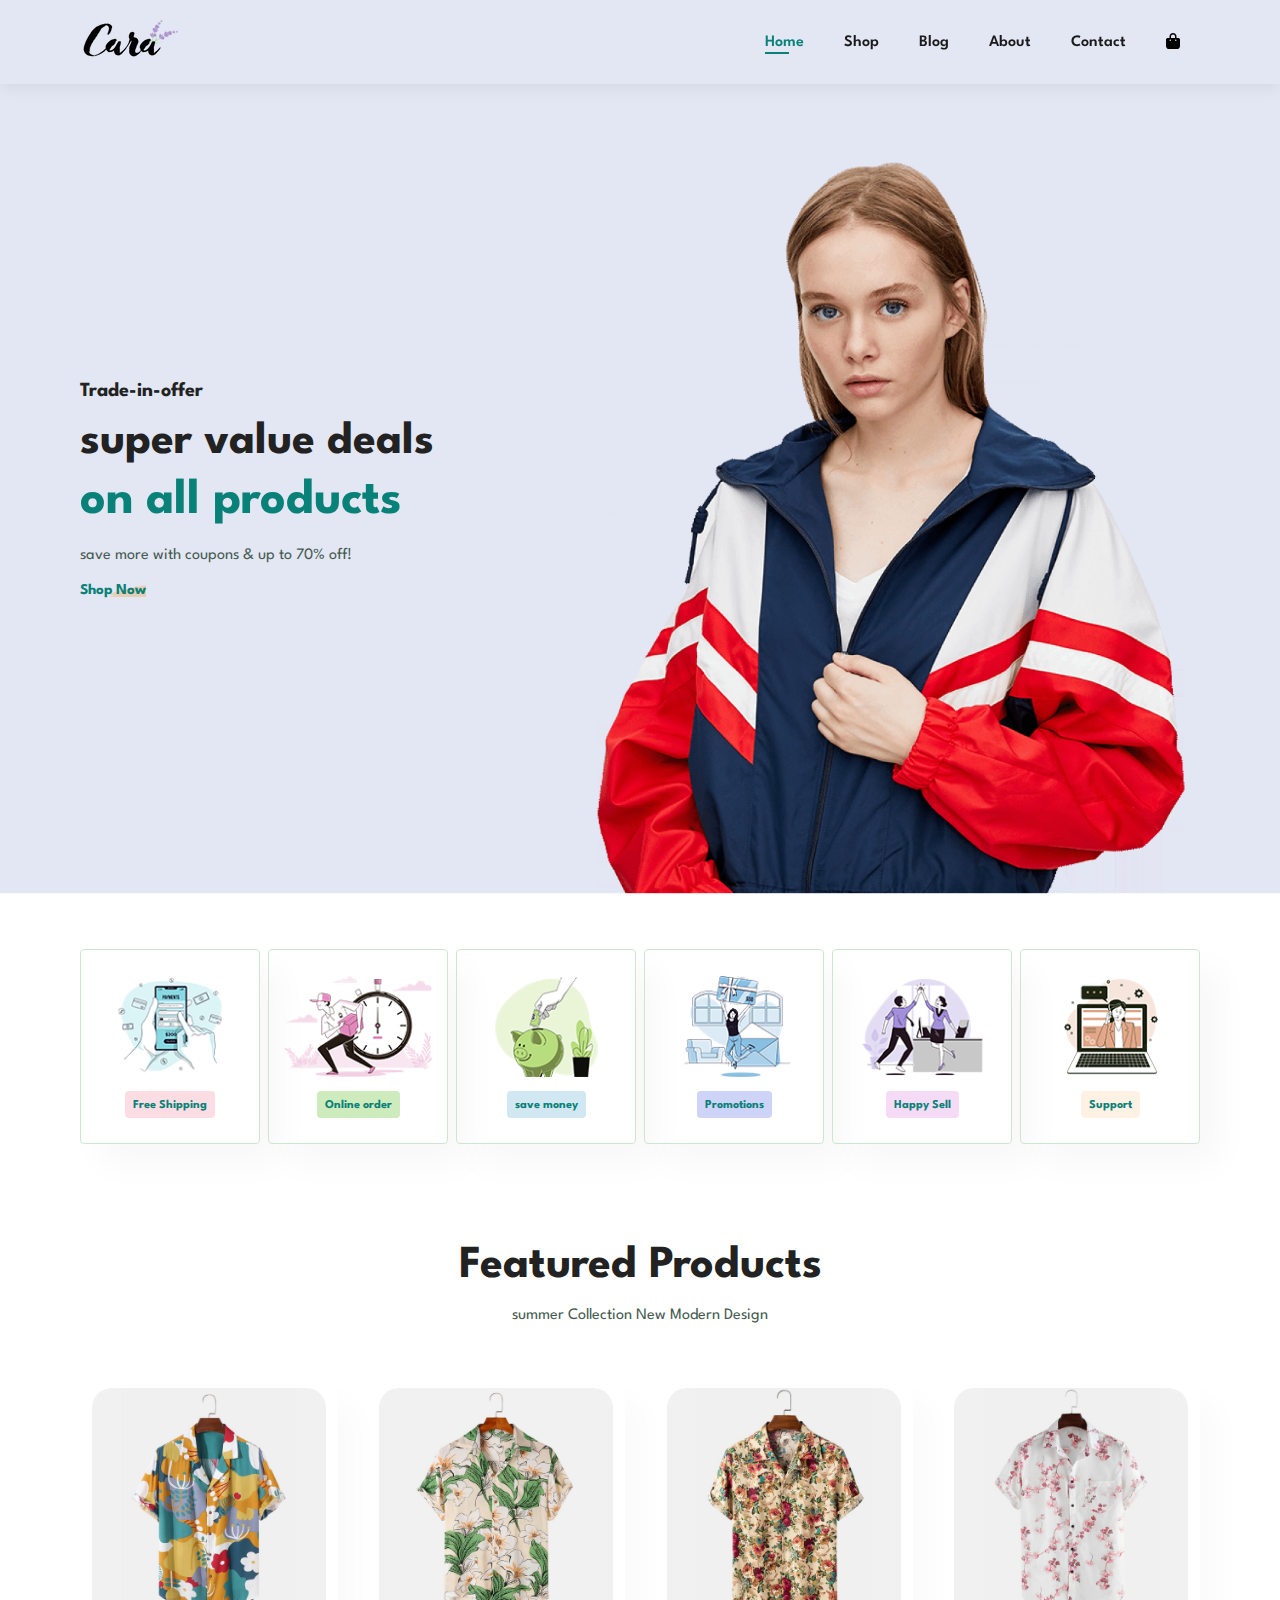
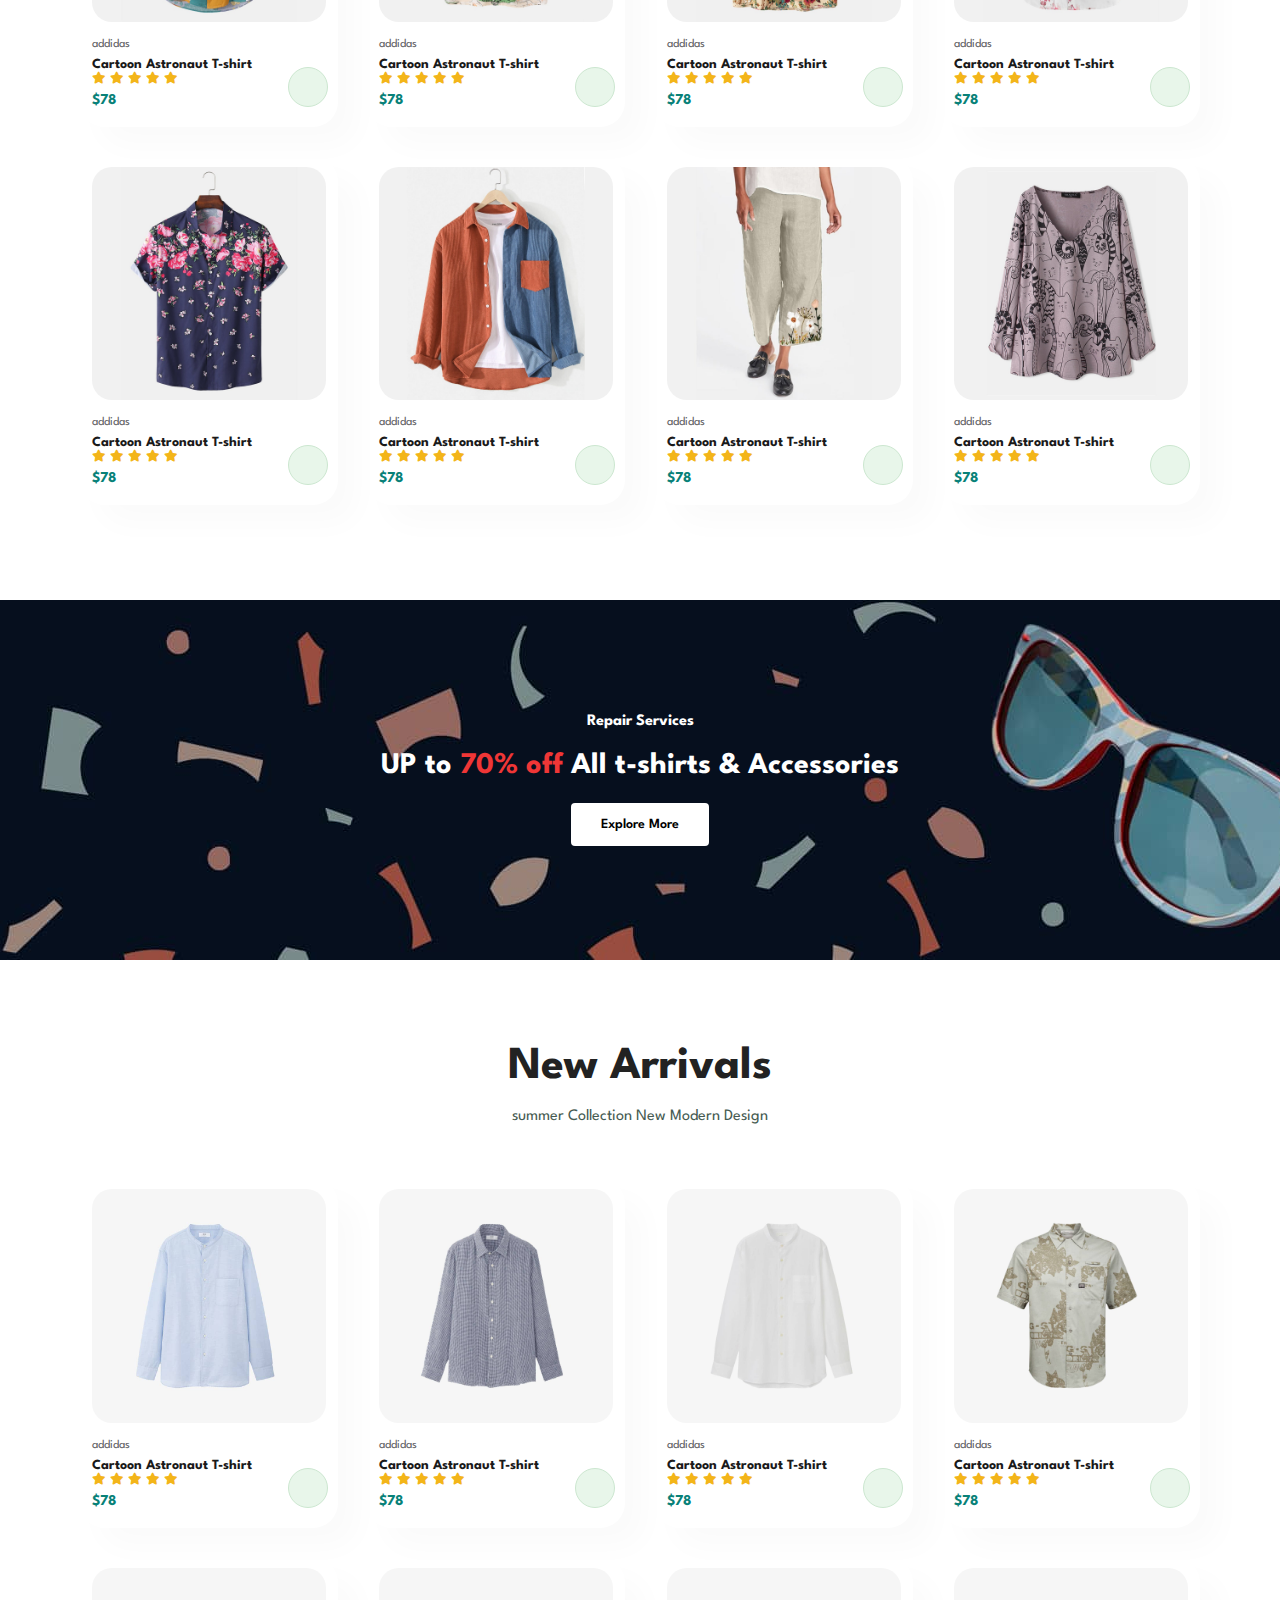
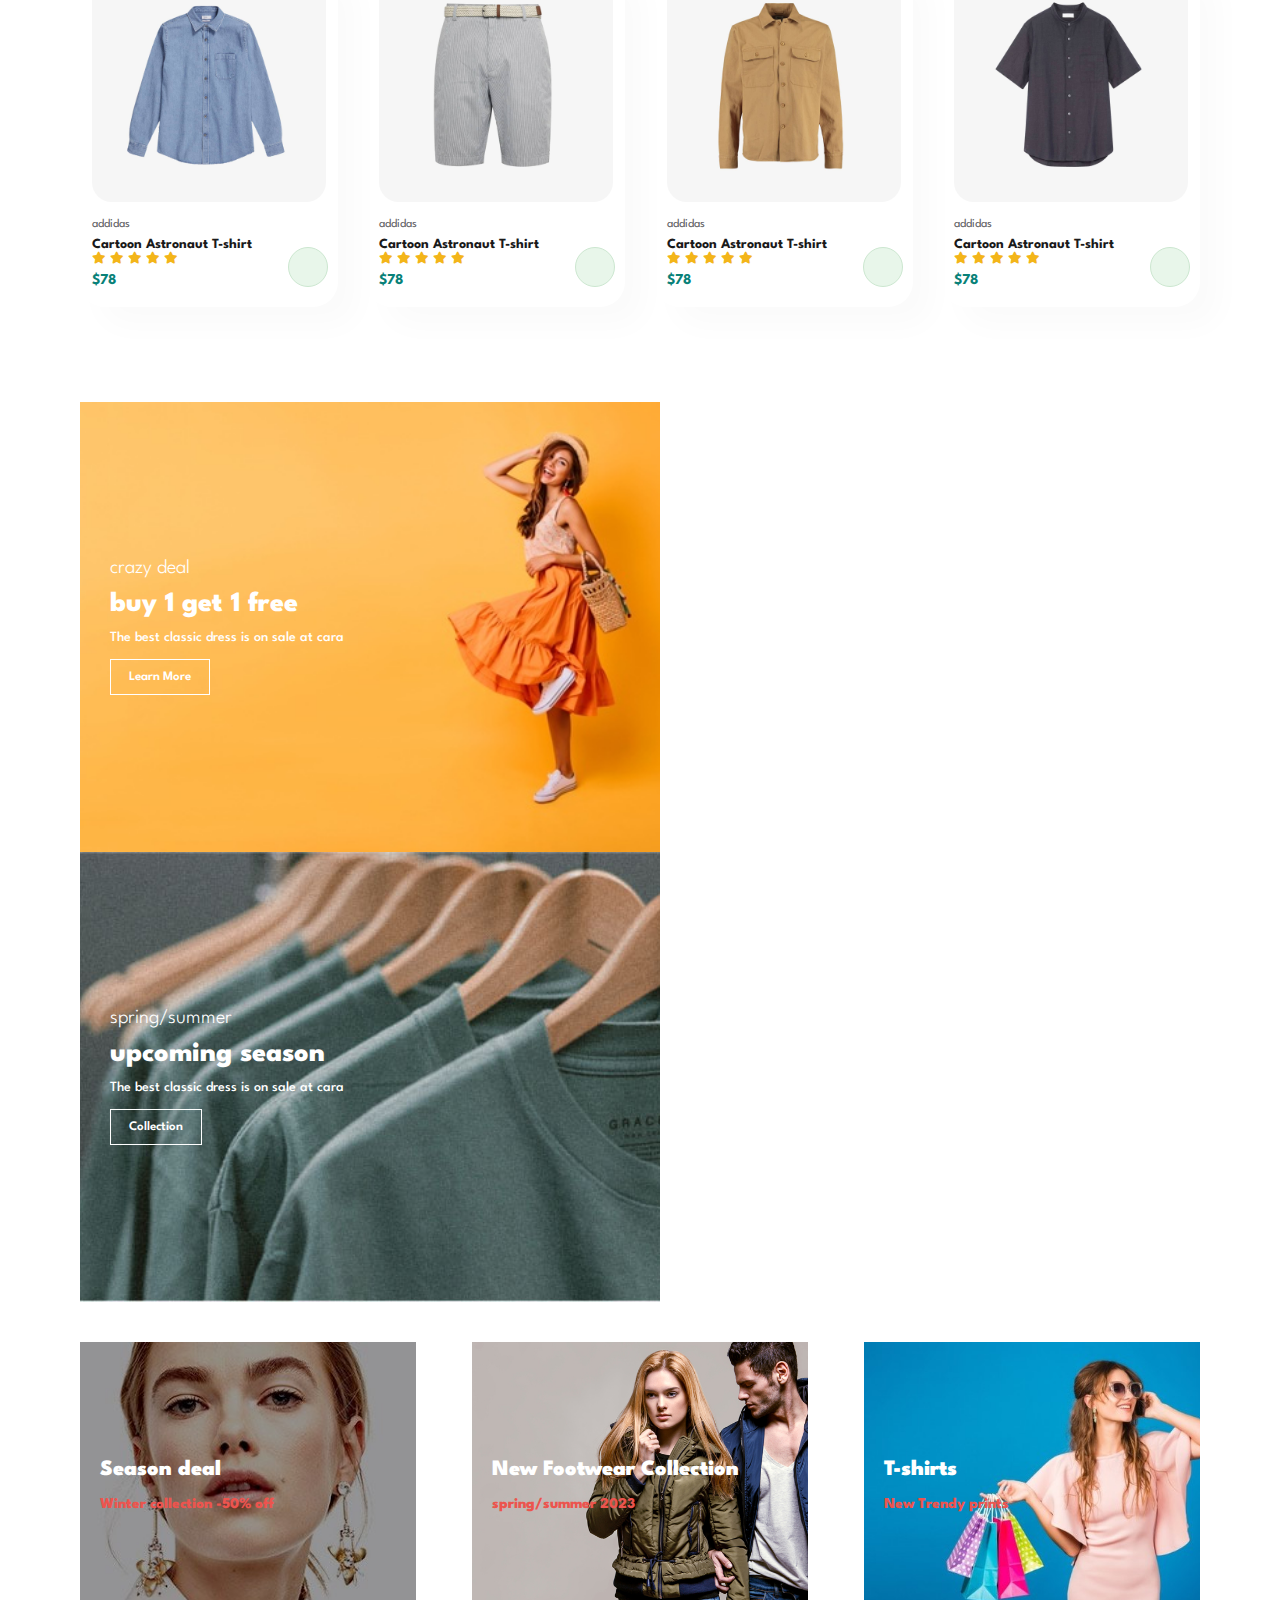
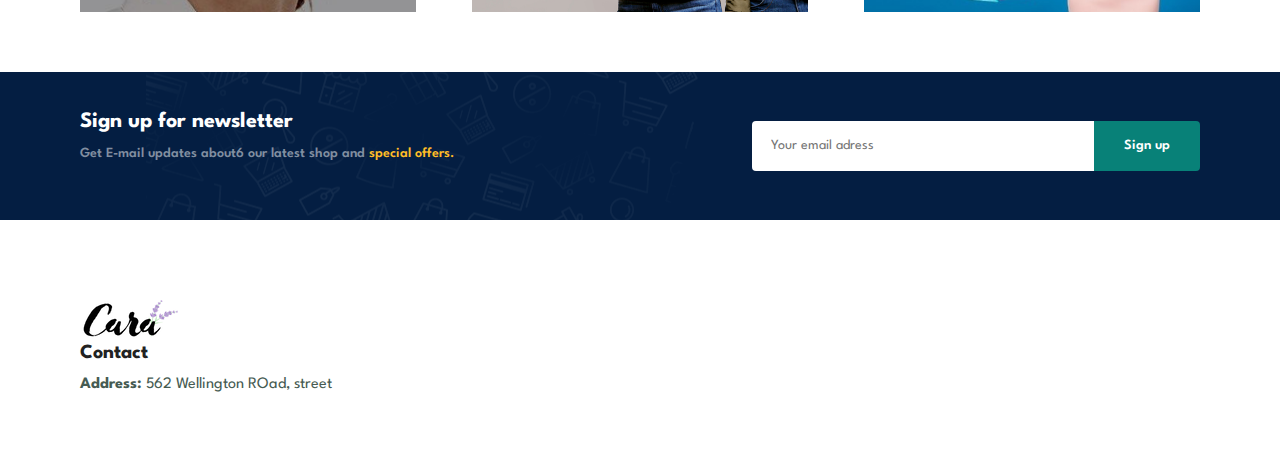
==== index.html @ 0cf5b67b "home page" ====
<!DOCTYPE html>
<html lang="en">
  <head>
    <meta charset="UTF-8" />
    <meta name="viewport" content="width=device-width, initial-scale=1.0" />
    <title>Document nabin</title>
    <link rel="stylesheet" href="style.css" />
    <link
      rel="stylesheet"
      href="https://cdnjs.cloudflare.com/ajax/libs/font-awesome/6.4.2/css/all.min.css"
      referrerpolicy="no-referrer"
    />
  </head>
  <body>
    <script src="script.js"></script>

    <section id="header">
      <a href="#"><img src="img/logo.png" class="logo" alt="" /></a>

      <div>
        <ul id="navbar">
          <li><a class="active" href="index.html">Home</a></li>
          <li><a href="shop.html">Shop</a></li>
          <li><a href="blog.html">Blog</a></li>
          <li><a href="about.html">About</a></li>
          <li><a href="contact.html">Contact</a></li>
          <li><i class="fa-solid fa-bag-shopping"></i></li>
        </ul>
      </div>
    </section>

    <section id="hero">
      <h4>Trade-in-offer</h4>
      <h2>super value deals</h2>
      <h1>on all products</h1>
      <p>save more with coupons & up to 70% off!</p>
      <button>Shop Now</button>
    </section>

    <section id="feature" class="section-p1">
      <div class="fe-box">
        <img src="img/features/f1.png" alt="" />
        <h6>Free Shipping</h6>
      </div>
      <div class="fe-box">
        <img src="img/features/f2.png" alt="" />
        <h6>Online order</h6>
      </div>
      <div class="fe-box">
        <img src="img/features/f3.png" alt="" />
        <h6>save money</h6>
      </div>
      <div class="fe-box">
        <img src="img/features/f4.png" alt="" />
        <h6>Promotions</h6>
      </div>
      <div class="fe-box">
        <img src="img/features/f5.png" alt="" />
        <h6>Happy Sell</h6>
      </div>
      <div class="fe-box">
        <img src="img/features/f6.png" alt="" />
        <h6>Support</h6>
      </div>
    </section>

    <section id="product1" class="section-p1">
      <h2>Featured Products</h2>
      <p>summer Collection New Modern Design</p>
      <div class="pro-container">
        <div class="pro">
          <img src="img/products/f1.jpg" alt="" />
          <div class="des">
            <span>addidas</span>
            <h5>Cartoon Astronaut T-shirt</h5>
            <div class="star">
              <i class="fas fa-star"></i>
              <i class="fas fa-star"></i>
              <i class="fas fa-star"></i>
              <i class="fas fa-star"></i>
              <i class="fas fa-star"></i>
            </div>
            <h4>$78</h4>
          </div>
          <a href="#"><i class="fal fa-shopping-cart cart"></i></a>
        </div>
        <div class="pro">
          <img src="img/products/f2.jpg" alt="" />
          <div class="des">
            <span>addidas</span>
            <h5>Cartoon Astronaut T-shirt</h5>
            <div class="star">
              <i class="fas fa-star"></i>
              <i class="fas fa-star"></i>
              <i class="fas fa-star"></i>
              <i class="fas fa-star"></i>
              <i class="fas fa-star"></i>
            </div>
            <h4>$78</h4>
          </div>
          <a href="#"><i class="fal fa-shopping-cart cart"></i></a>
        </div>
        <div class="pro">
          <img src="img/products/f3.jpg" alt="" />
          <div class="des">
            <span>addidas</span>
            <h5>Cartoon Astronaut T-shirt</h5>
            <div class="star">
              <i class="fas fa-star"></i>
              <i class="fas fa-star"></i>
              <i class="fas fa-star"></i>
              <i class="fas fa-star"></i>
              <i class="fas fa-star"></i>
            </div>
            <h4>$78</h4>
          </div>
          <a href="#"><i class="fal fa-shopping-cart cart"></i></a>
        </div>
        <div class="pro">
          <img src="img/products/f4.jpg" alt="" />
          <div class="des">
            <span>addidas</span>
            <h5>Cartoon Astronaut T-shirt</h5>
            <div class="star">
              <i class="fas fa-star"></i>
              <i class="fas fa-star"></i>
              <i class="fas fa-star"></i>
              <i class="fas fa-star"></i>
              <i class="fas fa-star"></i>
            </div>
            <h4>$78</h4>
          </div>
          <a href="#"><i class="fal fa-shopping-cart cart"></i></a>
        </div>
        <div class="pro">
          <img src="img/products/f5.jpg" alt="" />
          <div class="des">
            <span>addidas</span>
            <h5>Cartoon Astronaut T-shirt</h5>
            <div class="star">
              <i class="fas fa-star"></i>
              <i class="fas fa-star"></i>
              <i class="fas fa-star"></i>
              <i class="fas fa-star"></i>
              <i class="fas fa-star"></i>
            </div>
            <h4>$78</h4>
          </div>
          <a href="#"><i class="fal fa-shopping-cart cart"></i></a>
        </div>
        <div class="pro">
          <img src="img/products/f6.jpg" alt="" />
          <div class="des">
            <span>addidas</span>
            <h5>Cartoon Astronaut T-shirt</h5>
            <div class="star">
              <i class="fas fa-star"></i>
              <i class="fas fa-star"></i>
              <i class="fas fa-star"></i>
              <i class="fas fa-star"></i>
              <i class="fas fa-star"></i>
            </div>
            <h4>$78</h4>
          </div>
          <a href="#"><i class="fal fa-shopping-cart cart"></i></a>
        </div>
        <div class="pro">
          <img src="img/products/f7.jpg" alt="" />
          <div class="des">
            <span>addidas</span>
            <h5>Cartoon Astronaut T-shirt</h5>
            <div class="star">
              <i class="fas fa-star"></i>
              <i class="fas fa-star"></i>
              <i class="fas fa-star"></i>
              <i class="fas fa-star"></i>
              <i class="fas fa-star"></i>
            </div>
            <h4>$78</h4>
          </div>
          <a href="#"><i class="fal fa-shopping-cart cart"></i></a>
        </div>
        <div class="pro">
          <img src="img/products/f8.jpg" alt="" />
          <div class="des">
            <span>addidas</span>
            <h5>Cartoon Astronaut T-shirt</h5>
            <div class="star">
              <i class="fas fa-star"></i>
              <i class="fas fa-star"></i>
              <i class="fas fa-star"></i>
              <i class="fas fa-star"></i>
              <i class="fas fa-star"></i>
            </div>
            <h4>$78</h4>
          </div>
          <a href="#"><i class="fal fa-shopping-cart cart"></i></a>
        </div>
      </div>
    </section>

    <section id="banner" class="section-m1">
      <h4>Repair Services</h4>
      <h2>UP to <span>70% off</span> All t-shirts & Accessories</h2>
      <button class="normal">Explore More</button>
    </section>

    <section id="product1" class="section-p1">
      <h2>New Arrivals</h2>
      <p>summer Collection New Modern Design</p>
      <div class="pro-container">
        <div class="pro">
          <img src="img/products/n1.jpg" alt="" />
          <div class="des">
            <span>addidas</span>
            <h5>Cartoon Astronaut T-shirt</h5>
            <div class="star">
              <i class="fas fa-star"></i>
              <i class="fas fa-star"></i>
              <i class="fas fa-star"></i>
              <i class="fas fa-star"></i>
              <i class="fas fa-star"></i>
            </div>
            <h4>$78</h4>
          </div>
          <a href="#"><i class="fal fa-shopping-cart cart"></i></a>
        </div>
        <div class="pro">
          <img src="img/products/n2.jpg" alt="" />
          <div class="des">
            <span>addidas</span>
            <h5>Cartoon Astronaut T-shirt</h5>
            <div class="star">
              <i class="fas fa-star"></i>
              <i class="fas fa-star"></i>
              <i class="fas fa-star"></i>
              <i class="fas fa-star"></i>
              <i class="fas fa-star"></i>
            </div>
            <h4>$78</h4>
          </div>
          <a href="#"><i class="fal fa-shopping-cart cart"></i></a>
        </div>
        <div class="pro">
          <img src="img/products/n3.jpg" alt="" />
          <div class="des">
            <span>addidas</span>
            <h5>Cartoon Astronaut T-shirt</h5>
            <div class="star">
              <i class="fas fa-star"></i>
              <i class="fas fa-star"></i>
              <i class="fas fa-star"></i>
              <i class="fas fa-star"></i>
              <i class="fas fa-star"></i>
            </div>
            <h4>$78</h4>
          </div>
          <a href="#"><i class="fal fa-shopping-cart cart"></i></a>
        </div>
        <div class="pro">
          <img src="img/products/n4.jpg" alt="" />
          <div class="des">
            <span>addidas</span>
            <h5>Cartoon Astronaut T-shirt</h5>
            <div class="star">
              <i class="fas fa-star"></i>
              <i class="fas fa-star"></i>
              <i class="fas fa-star"></i>
              <i class="fas fa-star"></i>
              <i class="fas fa-star"></i>
            </div>
            <h4>$78</h4>
          </div>
          <a href="#"><i class="fal fa-shopping-cart cart"></i></a>
        </div>
        <div class="pro">
          <img src="img/products/n5.jpg" alt="" />
          <div class="des">
            <span>addidas</span>
            <h5>Cartoon Astronaut T-shirt</h5>
            <div class="star">
              <i class="fas fa-star"></i>
              <i class="fas fa-star"></i>
              <i class="fas fa-star"></i>
              <i class="fas fa-star"></i>
              <i class="fas fa-star"></i>
            </div>
            <h4>$78</h4>
          </div>
          <a href="#"><i class="fal fa-shopping-cart cart"></i></a>
        </div>
        <div class="pro">
          <img src="img/products/n6.jpg" alt="" />
          <div class="des">
            <span>addidas</span>
            <h5>Cartoon Astronaut T-shirt</h5>
            <div class="star">
              <i class="fas fa-star"></i>
              <i class="fas fa-star"></i>
              <i class="fas fa-star"></i>
              <i class="fas fa-star"></i>
              <i class="fas fa-star"></i>
            </div>
            <h4>$78</h4>
          </div>
          <a href="#"><i class="fal fa-shopping-cart cart"></i></a>
        </div>
        <div class="pro">
          <img src="img/products/n7.jpg" alt="" />
          <div class="des">
            <span>addidas</span>
            <h5>Cartoon Astronaut T-shirt</h5>
            <div class="star">
              <i class="fas fa-star"></i>
              <i class="fas fa-star"></i>
              <i class="fas fa-star"></i>
              <i class="fas fa-star"></i>
              <i class="fas fa-star"></i>
            </div>
            <h4>$78</h4>
          </div>
          <a href="#"><i class="fal fa-shopping-cart cart"></i></a>
        </div>
        <div class="pro">
          <img src="img/products/n8.jpg" alt="" />
          <div class="des">
            <span>addidas</span>
            <h5>Cartoon Astronaut T-shirt</h5>
            <div class="star">
              <i class="fas fa-star"></i>
              <i class="fas fa-star"></i>
              <i class="fas fa-star"></i>
              <i class="fas fa-star"></i>
              <i class="fas fa-star"></i>
            </div>
            <h4>$78</h4>
          </div>
          <a href="#"><i class="fal fa-shopping-cart cart"></i></a>
        </div>
      </div>
    </section>

    <section id="sm-banner" class="section-p1">
      <div class="banner-box">
        <h4>crazy deal</h4>
        <h2>buy 1 get 1 free</h2>
        <span>The best classic dress is on sale at cara</span>
        <button class="white">Learn More</button>
      </div>
      <div class="banner-box banner-box2">
        <h4>spring/summer</h4>
        <h2>upcoming season</h2>
        <span>The best classic dress is on sale at cara</span>
        <button class="white">Collection</button>
      </div>
    </section>

    <section id="banner3">
      <div class="banner-box">
        <h2>Season deal</h2>
        <h3>Winter collection -50% off</h3>
      </div>
      <div class="banner-box banner-box2">
        <h2>New Footwear Collection</h2>
        <h3>spring/summer 2023</h3>
      </div>
      <div class="banner-box banner-box3">
        <h2>T-shirts</h2>
        <h3>New Trendy prints</h3>
      </div>
    </section>

    <section id="newsletter" class="section-p1 section-m1">
      <div class="newstext">
        <h4>Sign up for newsletter</h4>
        <p>
          Get E-mail updates about6 our latest shop and
          <span>special offers.</span>
        </p>
      </div>
      <div class="form">
        <input type="text" placeholder="Your email adress" />
        <button class="normal">Sign up</button>
      </div>
    </section>

    <footer class="section-p1">

      <div class="col">
        <img src="img/logo.png" alt="">
        <h4>Contact</h4>
        <p><strong>Address: </strong> 562 Wellington ROad, street</p>

      </div>
    </footer>
  </body>
</html>
---- style.css ----
@import url("https://fonts.googleapis.com/css2?family=League+Spartan:wght@100;200&display=swap");

* {
  margin: 0;
  padding: 0;
  box-sizing: border-box;
  font-family: "League Spartan", sans-serif;
}

h1 {
  font-size: 50px;
  line-height: 64px;
  color: #222;
}

h2 {
  font-size: 46px;
  line-height: 54px;
  color: #222;
}

h4 {
  font-size: 20px;
  color: #222;
}

h6 {
  font-weight: 700;
  font-size: 12px;
}
p {
  font-size: 16px;
  color: #465b52;
  margin: 15px 0 20px 0;
}

.section-p1 {
  padding: 40px 80px;
}

.section-m1 {
  margin: 40px 0;
}

button.normal {
  font-size: 14px;
  font-weight: 600;
  padding: 15px 30px;
  color: #000;
  background-color: #fff;
  border-radius: 4px;
  cursor: pointer;
  border: none;
  outline: none;
  transition: 0.2s;
}

button.white {
  font-size: 13px;
  font-weight: 600;
  padding: 11px 18px;
  color: #fff;
  background-color: transparent;
  cursor: pointer;
  border: 1px solid #fff;
  outline: none;
  transition: 0.2s;
}

body {
  width: 100%;
}

#header {
  /* border: 1px solid red; */
  display: flex;
  align-items: center;
  justify-content: space-between;
  padding: 20px 80px;
  background: #e3e6f3;
  box-shadow: 0 5px 15px rgba(0, 0, 0, 0.06);
  z-index: 999;
  position: sticky;
  top: 0;
  left: 0;
}

#navbar {
  display: flex;
  align-items: center;
  justify-content: center;
}

#navbar li {
  list-style: none;
  padding: 0 20px;
  position: relative;
}

#navbar li a {
  text-decoration: none;
  font-size: 16px;
  font-weight: 600;
  color: #1a1a1a;
  transition: 0.3s ease;
}

#navbar li a:hover,
#navbar li a.active {
  color: #088178;
}

#navbar li a.active::after,
#navbar li a:hover::after {
  content: "";
  width: 30%;
  height: 2px;
  background: #088178;
  position: absolute;
  bottom: -4px;
  left: 20px;
}

/* home page */

#hero {
  background-image: url("img/hero4.png");
  height: 90vh;
  width: 100%;
  background-size: cover;
  background-position: top 25% right 0;
  padding: 0 80px;
  display: flex;
  flex-direction: column;
  align-items: flex-start;
  justify-content: center;
}

#hero h4 {
  padding-bottom: 15px;
}

#hero h1 {
  color: #088178;
}

#hero button {
  background-image: url("img/button.png");
  background-color: transparent;
  color: #088178;
  border: 0;
  padding: z4px 80px 14px 65px;
  background-repeat: no-repeat;
  cursor: pointer;
  font-weight: 700;
  font-size: 15px;
}

#feature {
  display: flex;
  align-items: center;
  justify-content: space-between;
  flex-wrap: wrap;
}

#feature .fe-box {
  width: 180px;
  text-align: center;
  padding: 25px 15px;
  box-shadow: 20px 20px 34px rgba(0, 0, 0, 0.03);
  border: 1px solid #cce7d0;
  border-radius: 4px;
  margin: 15px 0;
}

#feature .fe-box:hover {
  box-shadow: 10px 10px 54px rgba(70, 62, 221, 0.1);
}

#feature .fe-box img {
  width: 100%;
  margin-bottom: 10px;
}

#feature .fe-box h6 {
  display: inline-block;
  padding: 9px 8px 6px 8px;
  line-height: 1;
  border-radius: 4px;
  color: #088178;
  background-color: #fddde4;
}

#feature .fe-box:nth-child(2) h6 {
  background-color: #cdebbc;
}
#feature .fe-box:nth-child(3) h6 {
  background-color: #d1e8f2;
}
#feature .fe-box:nth-child(4) h6 {
  background-color: #cdd4f8;
}
#feature .fe-box:nth-child(5) h6 {
  background-color: #f6dbf6;
}
#feature .fe-box:nth-child(6) h6 {
  background-color: #fff2e5;
}

/* product page */

#product1 {
  text-align: center;
}

#product1 .pro-container {
  display: flex;
  justify-content: space-between;
  padding-top: 20px;
  flex-wrap: wrap;
}

#product1 .pro {
  width: 23%;
  min-width: 250px;
  padding: 10px 12px;
  border: 1px splid #cce7d8;
  border-radius: 25px;
  cursor: pointer;
  box-shadow: 20px 20px 30px rgba(0, 0, 0, 0.02);
  margin: 15px 0;
  transition: 0.2s ease;
  position: relative;
}

#product1 .pro:hover {
  box-shadow: 20px 20px 30px rgba(0, 0, 0, 0.06);
}

#product1 .pro img {
  width: 100%;
  border-radius: 20px;
}

#product1 .pro .des {
  text-align: start;
  padding: 10px 0;
}
#product1 .pro .des span {
  color: #606063;
  font-size: 12px;
}

#product1 .pro .des h5 {
  padding-top: 7px;
  color: #1a1a1a;
  font-size: 14px;
}

#product1 .pro .des i {
  font-size: 12px;
  color: rgb(243, 181, 25);
}

#product1 .pro .des h4 {
  padding-top: 7px;
  font-size: 15px;
  font-weight: 700;
  color: #088178;
}

#product1 .pro .cart {
  border: 1px solid #cce7d0;
  width: 40px;
  height: 40px;
  line-height: 40px;
  border-radius: 50px;
  background-color: #e8f6ea;
  font-weight: 500;
  color: #088178;
  position: absolute;
  bottom: 20px;
  right: 10px;
}

/* banner  */

#banner {
  display: flex;
  flex-direction: column;
  justify-content: center;
  align-items: center;
  text-align: center;
  background-image: url("img/banner/b2.jpg");
  width: 100%;
  height: 40vh;
  background-size: cover;
  background-position: center;
}

#banner h4 {
  color: #fff;
  font-size: 16px;
}

#banner h2 {
  color: #fff;
  font-size: 30px;
  padding: 10px 0;
}

#banner h2 span {
  color: #ef3636;
}

#banner button:hover {
  background-color: #088178;
  color: #fff;
}

#sm-banner {
  display: flex;
  justify-content: space-between;
  flex-wrap: wrap;
}
#sm-banner .banner-box {
  display: flex;
  flex-direction: column;
  justify-content: center;
  align-items: flex-start;
  padding: 30px;
  background-image: url("img/banner/b17.jpg");
  min-width: 580px;
  height: 50vh;
  background-size: cover;
  background-position: center;
}

#sm-banner .banner-box2 {
  background-image: url("img/banner/b10.jpg");
}

#sm-banner h4 {
  color: #fff;
  font-size: 20px;
  font-weight: 300;
}
#sm-banner h2 {
  color: #fff;
  font-size: 28px;
  font-weight: 800;
}

#sm-banner span {
  color: #fff;
  font-size: 14px;
  font-weight: 500;
  padding-bottom: 15px;
}

#sm-banner .banner-box:hover button {
  background-color: #088178;
  border: 1px solid #088178;
}

#banner3 {
  display: flex;
  justify-content: space-between;
  flex-wrap: wrap;
  padding: 0 80px;
}
#banner3 .banner-box {
  display: flex;
  flex-direction: column;
  justify-content: center;
  align-items: flex-start;
  padding: 20px;
  background-image: url("img/banner/b7.jpg");
  min-width: 30%;
  height: 30vh;
  background-size: cover;
  background-position: center;
  margin-bottom: 20px;
}

#banner3 .banner-box2 {
  background-image: url("img/banner/b4.jpg");
}

#banner3 .banner-box3 {
  background-image: url("img/banner/b18.jpg");
}

#banner3 h2 {
  color: #fff;
  font-weight: 900;
  font-size: 22px;
}

#banner3 h3 {
  color: #ec544e;
  font-weight: 800;
  font-size: 15px;
}

#newsletter {
  display: flex;
  justify-content: space-between;
  flex-wrap: wrap;
  align-items: center;
  background-image: url("img/banner/b14.png");
  background-repeat: no-repeat;
  background-position: 20% 30%;
  background-color: #041e42;
}

#newsletter h4 {
  font-size: 22px;
  font-weight: 700;
  color: #fff;
}

#newsletter p {
  color: #818ea0;
  font-size: 14px;
  font-weight: 600;
}

#newsletter p span {
  color: #ffbd27;
}

#newsletter .form {
  display: flex;
  width: 40%;
}
#newsletter input {
  height: 3.125rem;
  padding: 0 1.25em;
  font-size: 14px;
  width: 100%;
  border: 1px solid transparent;
  border-radius: 4px;
  outline: none;
  border-top-right-radius: 0;
  border-bottom-right-radius: 0;
}

#newsletter button {
  background-color: #088178;
  color: #fff;
  white-space: nowrap;
  border-top-left-radius: 0;
  border-bottom-left-radius: 0;
}
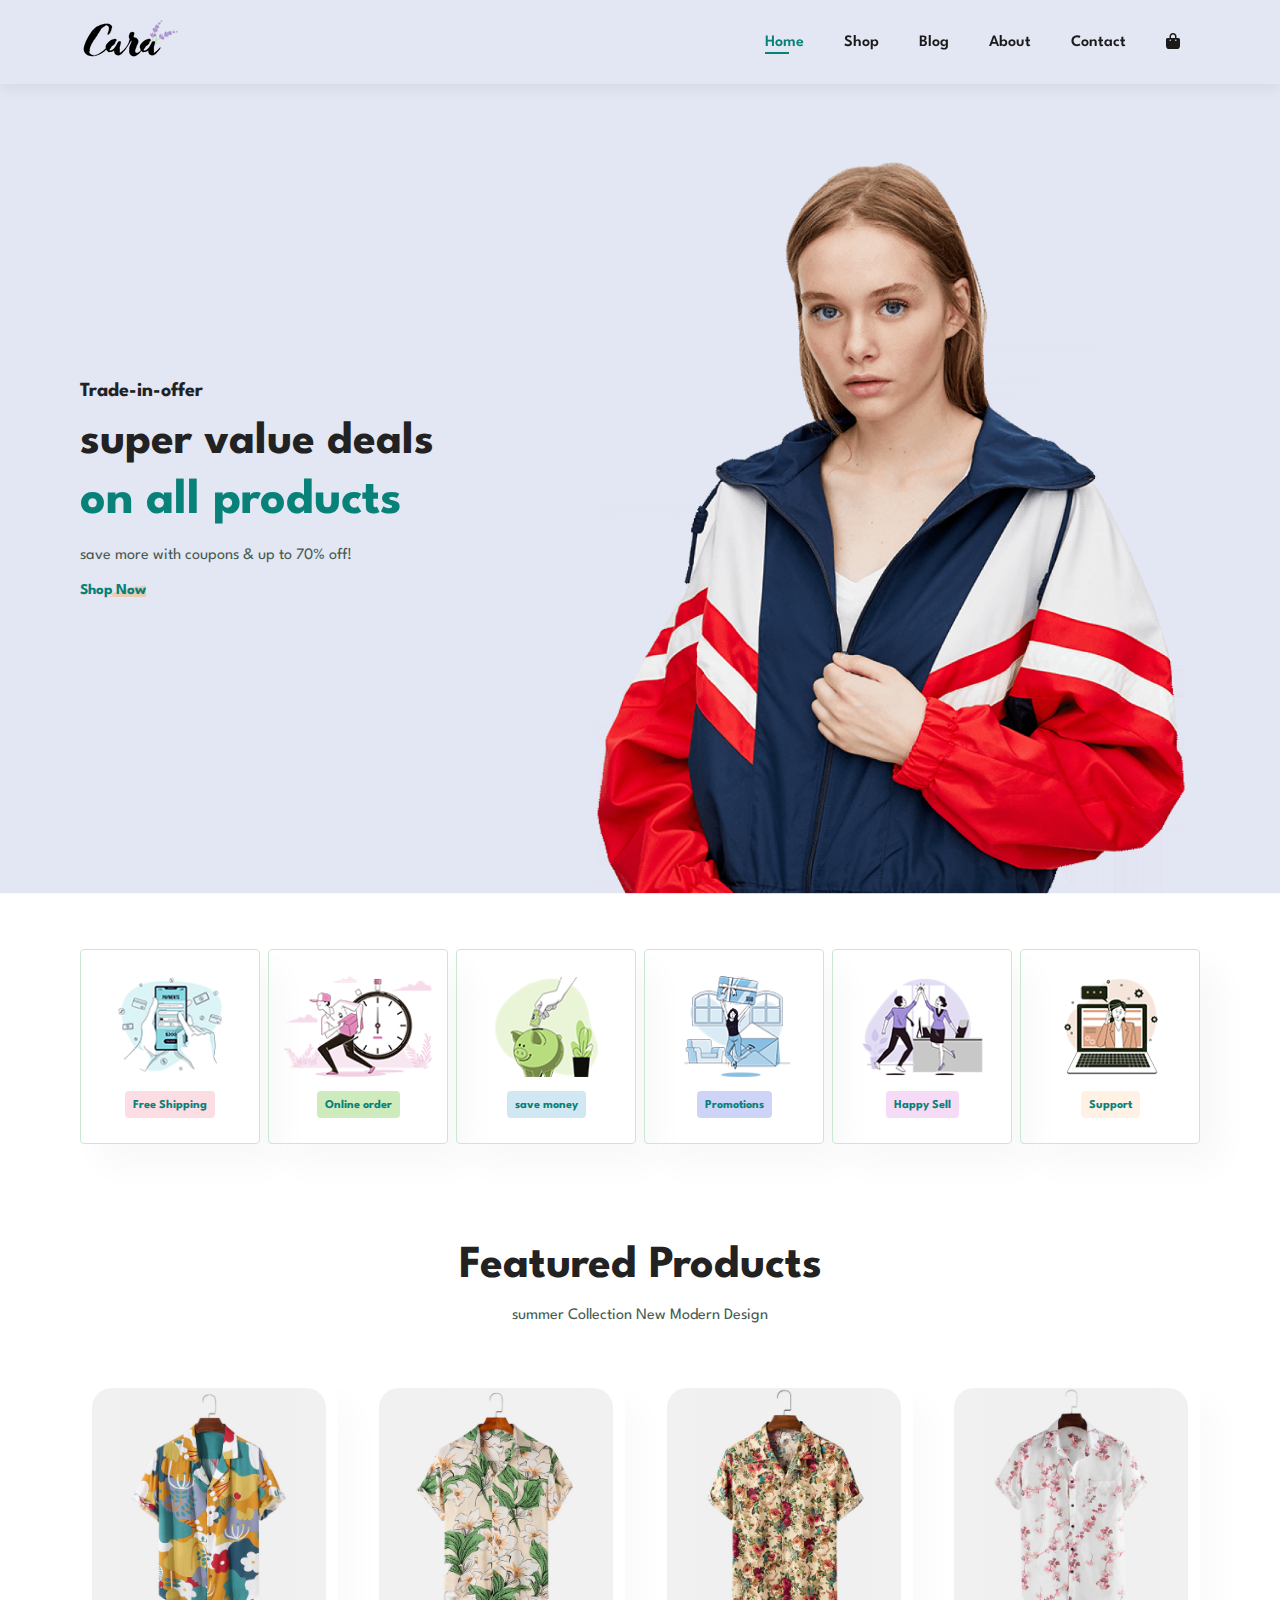
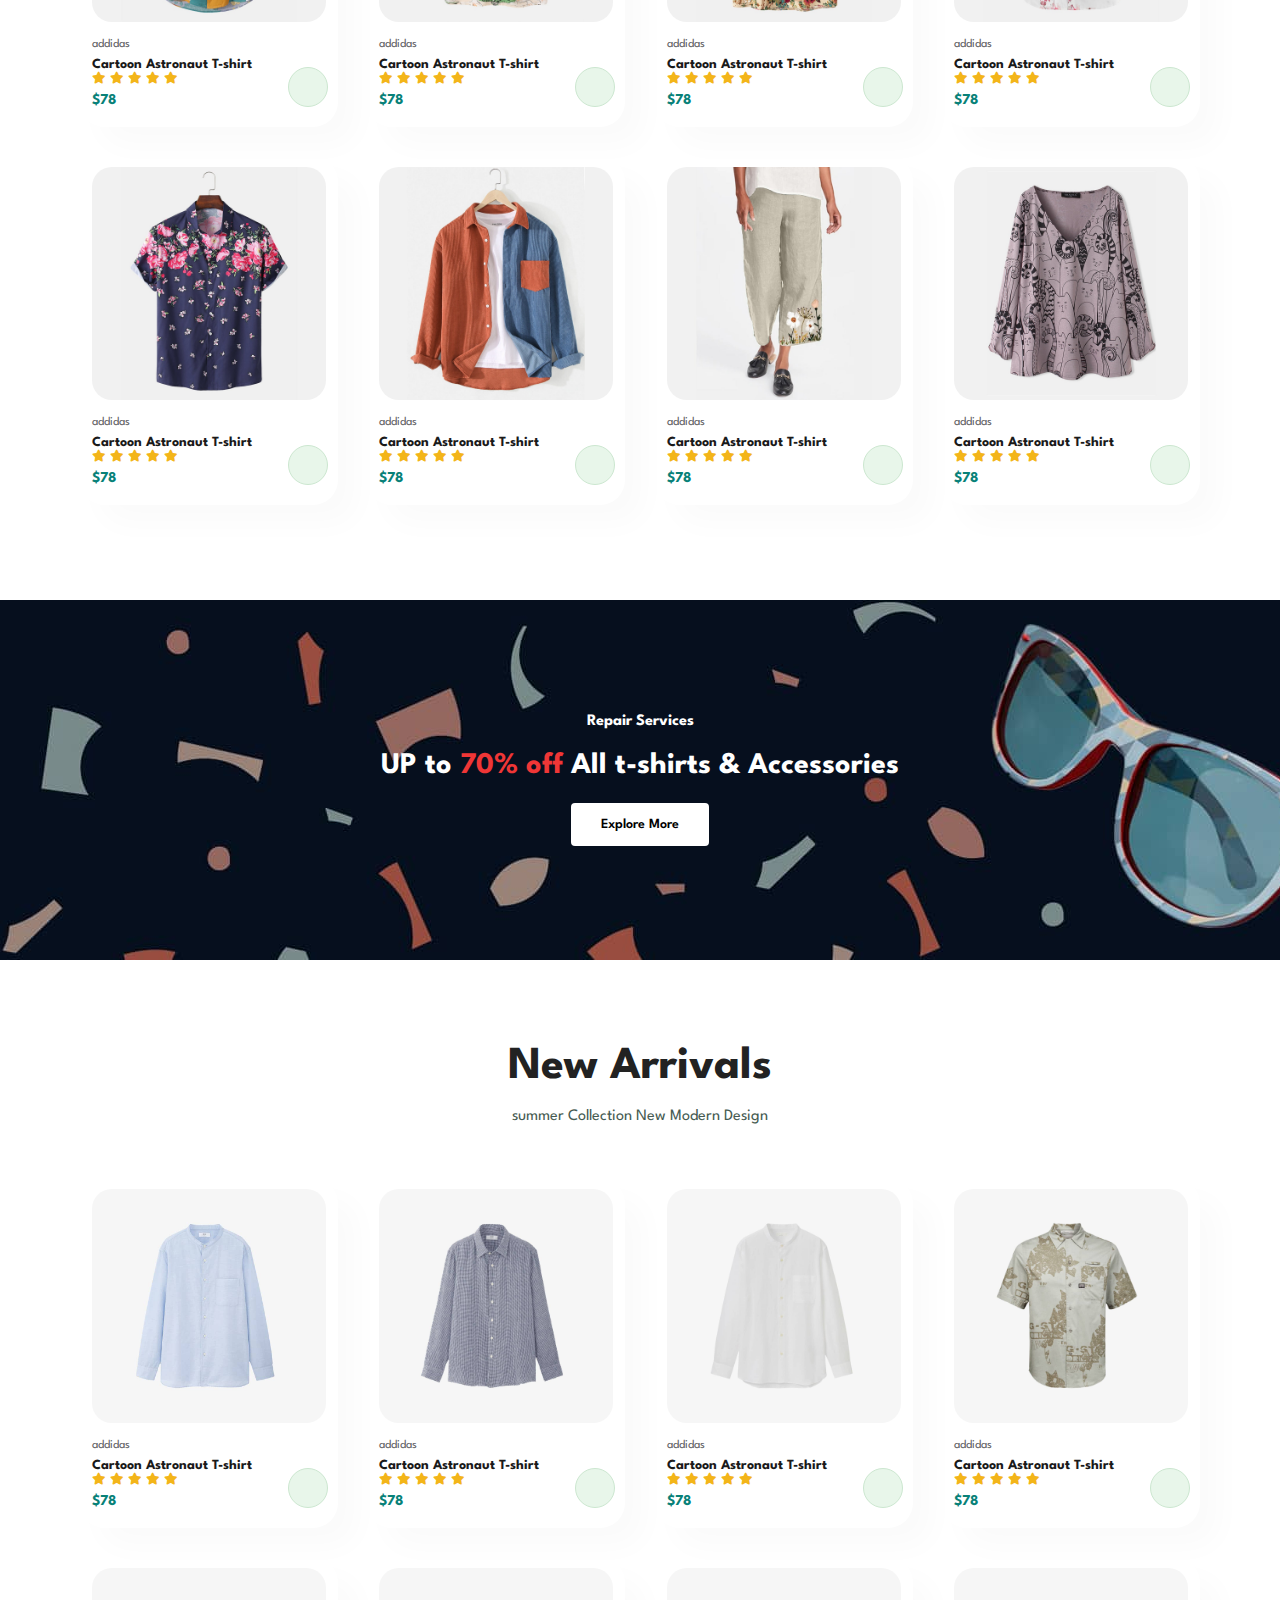
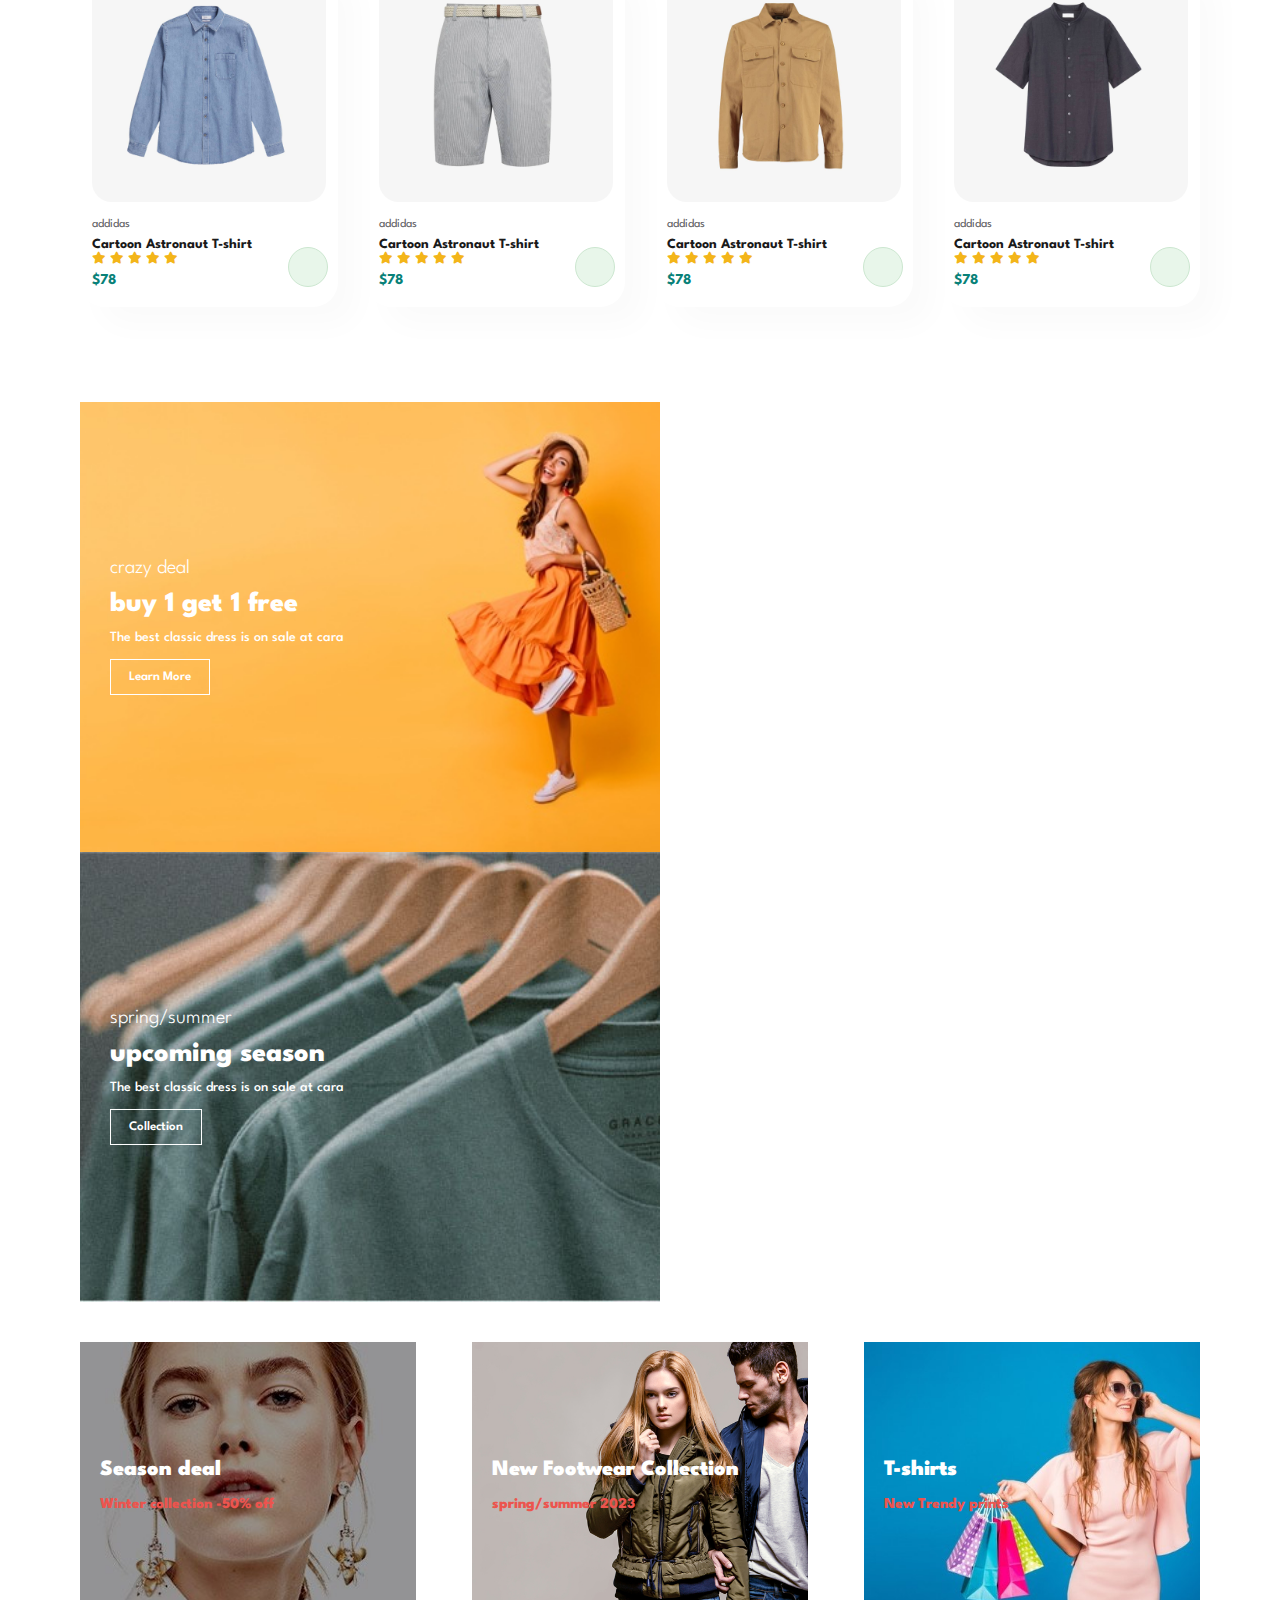
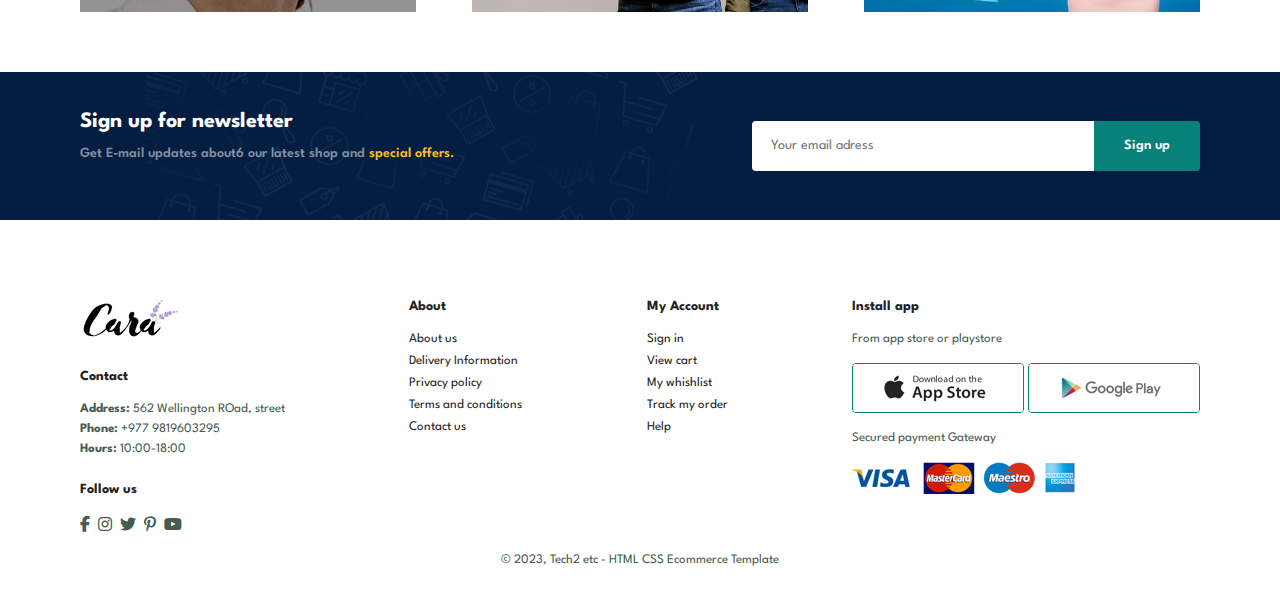
==== commit 1b5bd245: "footer completed" ====
--- a/index.html
+++ b/index.html
@@ -24,8 +24,14 @@
           <li><a href="blog.html">Blog</a></li>
           <li><a href="about.html">About</a></li>
           <li><a href="contact.html">Contact</a></li>
-          <li><i class="fa-solid fa-bag-shopping"></i></li>
+          <li>
+            <a href="cart.html"><i class="fa-solid fa-bag-shopping"></i></a>
+          </li>
         </ul>
+      </div>
+      <div id="mobile">
+        <a><i class="fa-solid fa-bag-shopping"></i></a>
+        <i id="bar" class="fas fa-outdent"></i>
       </div>
     </section>
 
@@ -385,12 +391,54 @@
     </section>
 
     <footer class="section-p1">
-
       <div class="col">
-        <img src="img/logo.png" alt="">
+        <img class="logo" src="img/logo.png" alt="" />
         <h4>Contact</h4>
         <p><strong>Address: </strong> 562 Wellington ROad, street</p>
-
+        <p><strong>Phone: </strong>+977 9819603295</p>
+        <p><strong>Hours: </strong> 10:00-18:00</p>
+        <div class="follow">
+          <h4>Follow us</h4>
+          <div class="icon">
+            <i class="fab fa-facebook-f"></i>
+            <i class="fab fa-instagram"></i>
+            <i class="fab fa-twitter"></i>
+            <i class="fab fa-pinterest-p"></i>
+            <i class="fab fa-youtube"></i>
+          </div>
+        </div>
+      </div>
+
+      <div class="col">
+        <h4>About</h4>
+        <a href="#">About us</a>
+        <a href="#">Delivery Information</a>
+        <a href="#">Privacy policy</a>
+        <a href="#">Terms and conditions</a>
+        <a href="#">Contact us</a>
+      </div>
+      <div class="col">
+        <h4>My Account</h4>
+        <a href="#">Sign in</a>
+        <a href="#">View cart</a>
+        <a href="#">My whishlist</a>
+        <a href="#">Track my order</a>
+        <a href="#">Help</a>
+      </div>
+
+      <div class="col install">
+        <h4>Install app</h4>
+        <p>From app store or playstore</p>
+        <div class="row">
+          <img src="img/pay/app.jpg" alt="" />
+          <img src="img/pay/play.jpg" alt="" />
+        </div>
+        <p>Secured payment Gateway</p>
+        <img src="img/pay/pay.png" alt="" />
+      </div>
+
+      <div class="copyright">
+        <p>© 2023, Tech2 etc - HTML CSS Ecommerce Template</p>
       </div>
     </footer>
   </body>
--- a/style.css
+++ b/style.css
@@ -121,6 +121,10 @@
   left: 20px;
 }
 
+#mobile {
+  display: none;
+  align-items: center;
+}
 /* home page */
 
 #hero {
@@ -453,3 +457,98 @@
   border-top-left-radius: 0;
   border-bottom-left-radius: 0;
 }
+
+footer {
+  display: flex;
+  flex-wrap: wrap;
+  justify-content: space-between;
+}
+
+footer .col {
+  display: flex;
+  flex-direction: column;
+  align-items: flex-start;
+  margin-bottom: 20px;
+}
+
+footer .logo {
+  margin-bottom: 30px;
+}
+
+footer h4 {
+  font-size: 14px;
+  padding-bottom: 20px;
+}
+
+footer p {
+  font-size: 13px;
+  margin: 0 0 8px 0;
+}
+
+footer a {
+  font-size: 13px;
+  text-decoration: none;
+  color: #222;
+  margin-bottom: 10px;
+}
+
+footer .follow {
+  margin-top: 20px;
+}
+
+footer .follow i {
+  color: #465b52;
+  padding-right: 4px;
+  cursor: pointer;
+}
+
+footer .install .row img {
+  border: 1px solid #088178;
+  border-radius: 4px;
+}
+
+footer .install img {
+  margin: 10px 0 15px 0;
+}
+
+footer .follow i:hover,
+footer a:hover {
+  color: #088178;
+}
+
+footer .copyright {
+  width: 100%;
+  text-align: center;
+}
+
+/* Media query */
+@media (max-width: 799px) {
+  #navbar {
+    display: flex;
+    align-items: flex-start;
+    justify-content: flex-start;
+    flex-direction: column;
+    position: fixed;
+    top: 0;
+    right: -300px;
+    height: 100vh;
+    width: 300px;
+    background-color: #e3e6f3;
+    box-shadow: 0 40px 60px rgba(0, 0, 0, 0.5);
+    padding: 80px 0 0 10px;
+  }
+
+  #navbar li {
+    margin-bottom: 25px;
+  }
+
+  #mobile {
+    display: flex;
+    align-items: center;
+  }
+  #mobile i {
+    color: #1a1a1a;
+    font-size: 24px;
+    padding-left: 20px;
+  }
+}
